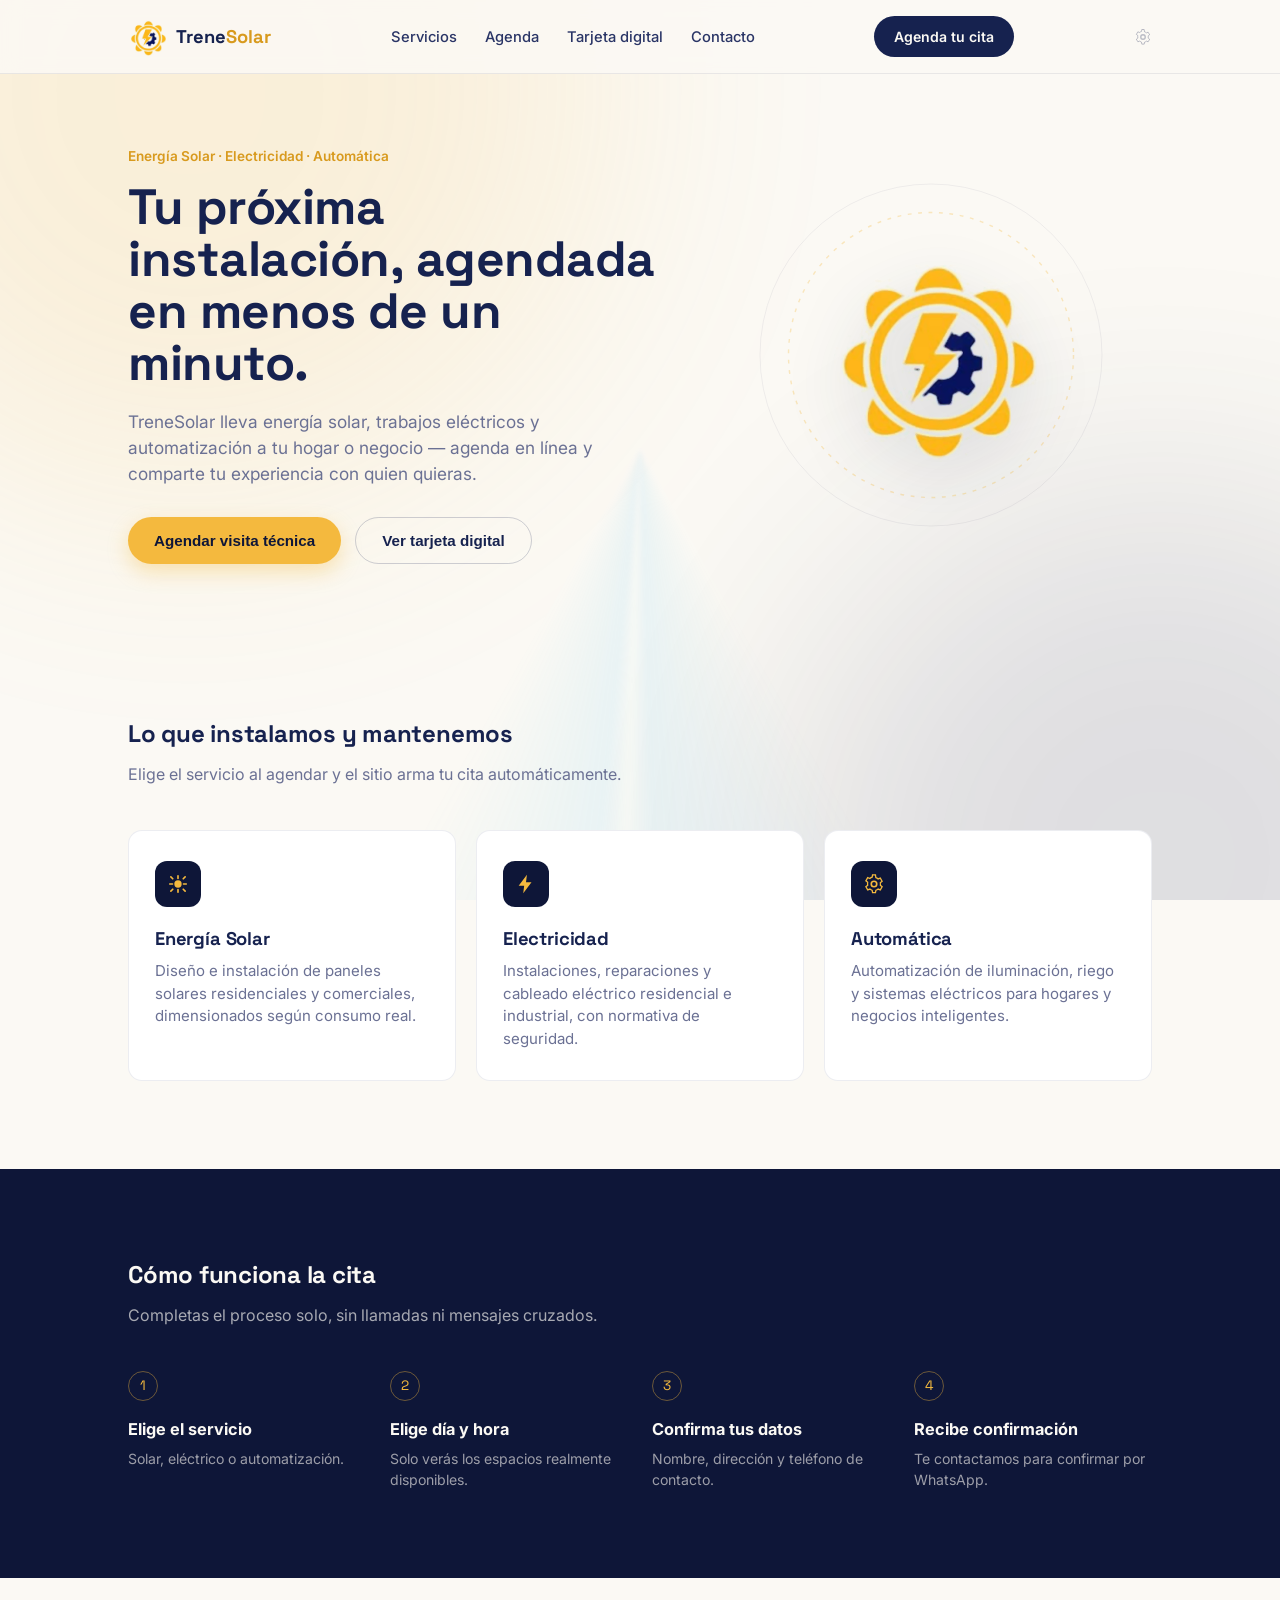
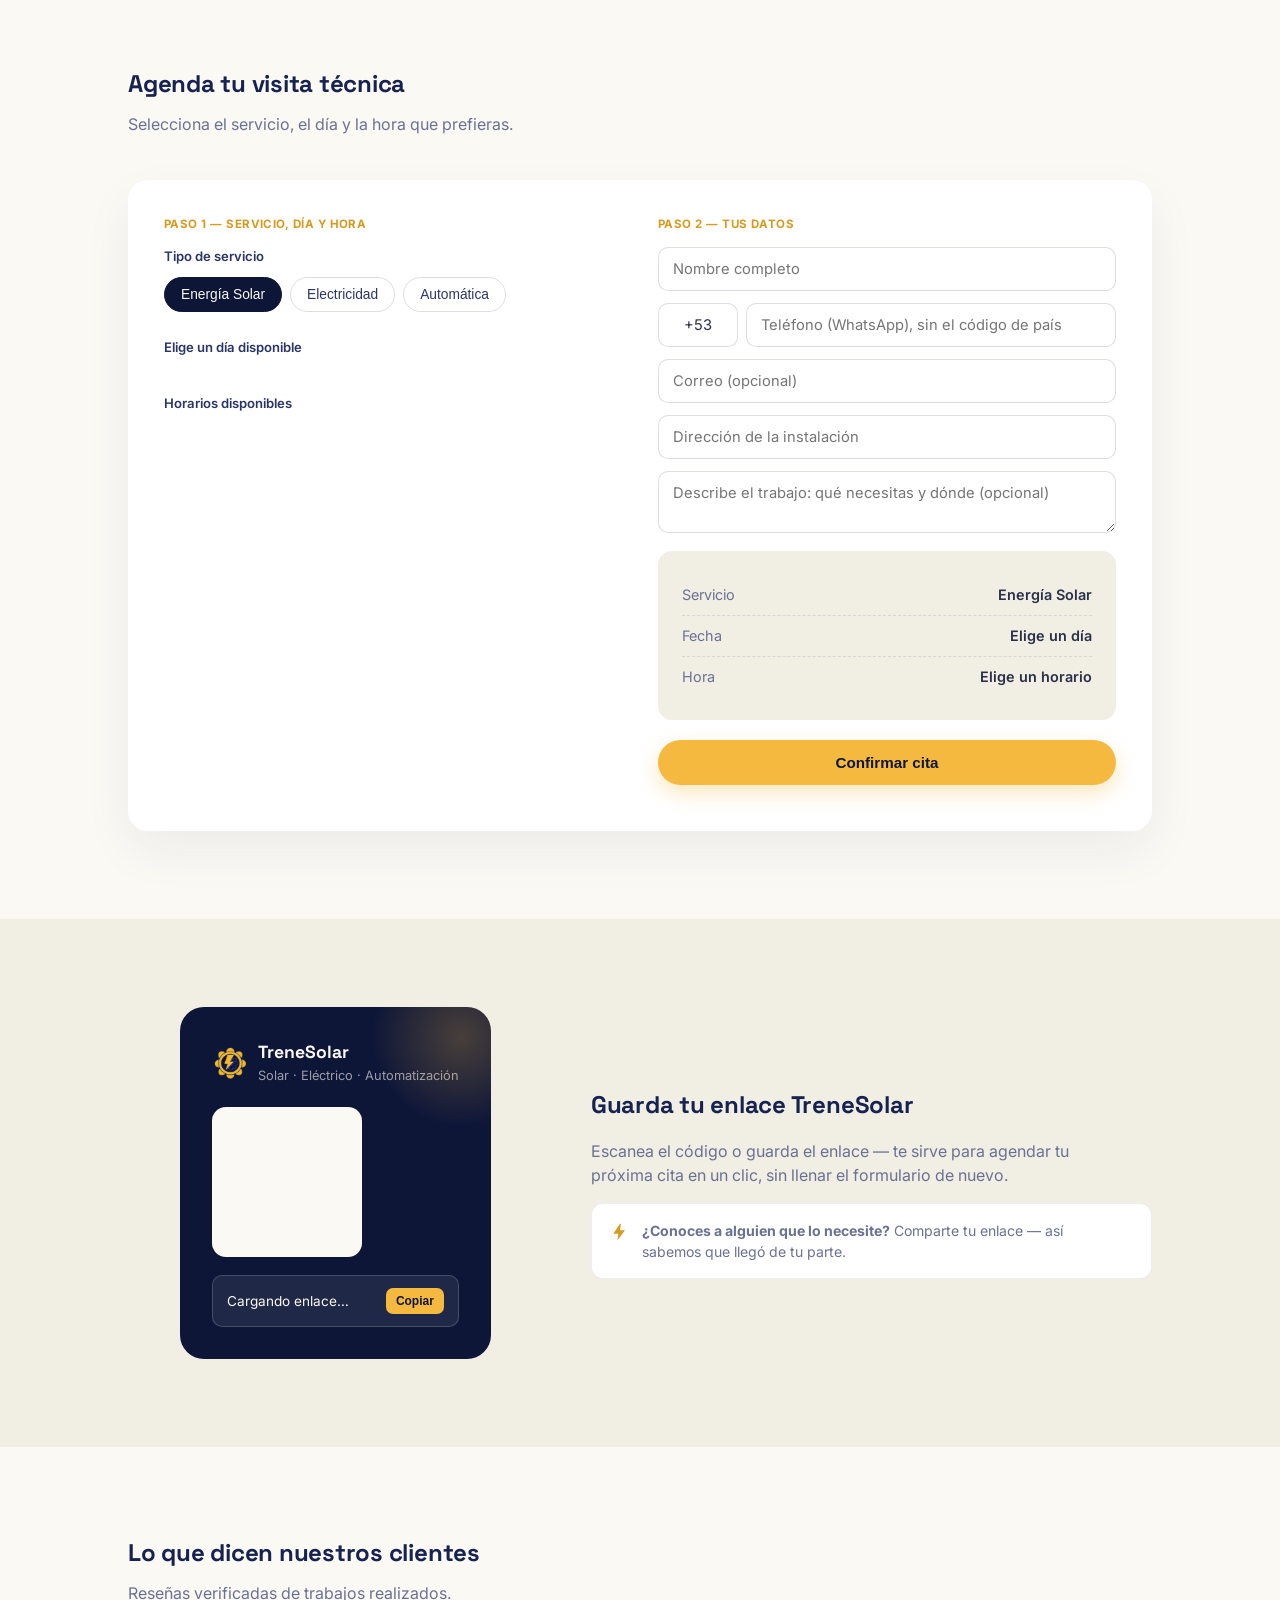
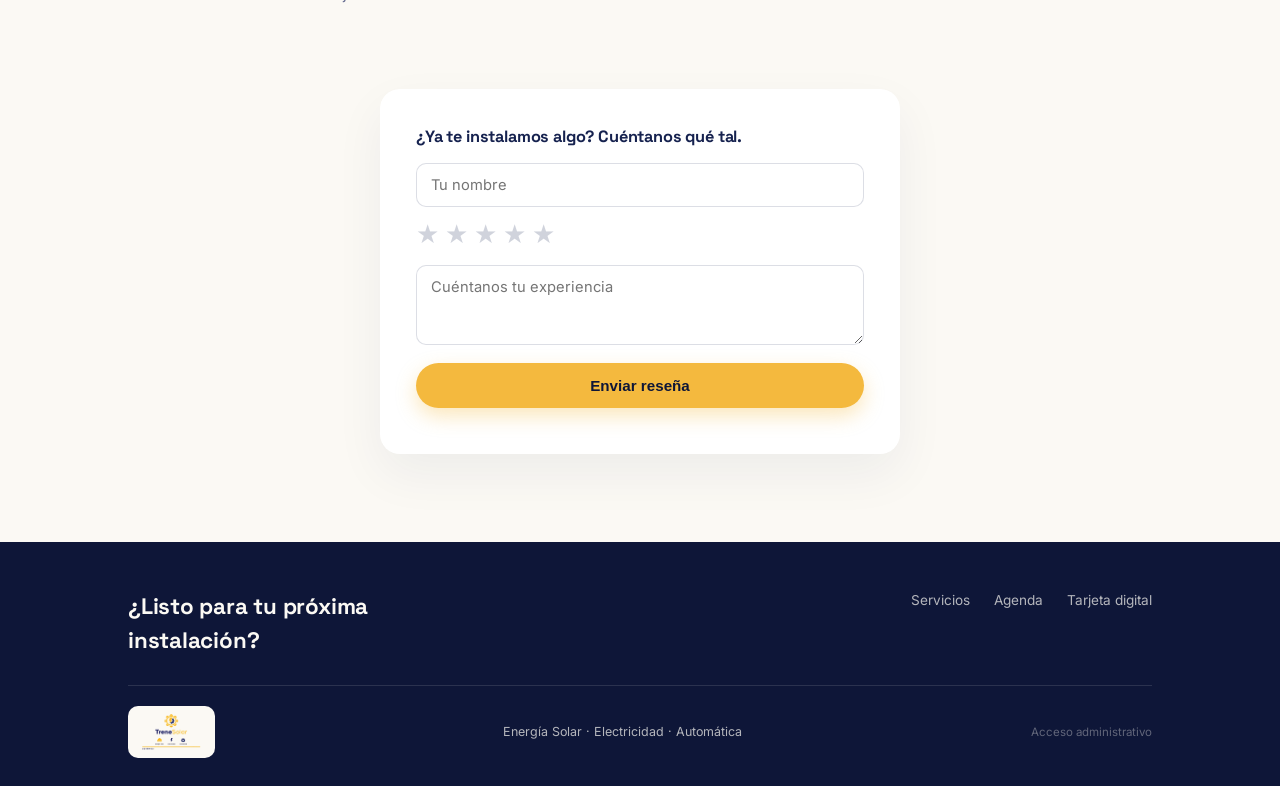
==== index.html @ 875d38bd "Upload files via ZiptoGit" ====
<!DOCTYPE html>
<html lang="es">
<head>
<meta charset="UTF-8">
<meta name="viewport" content="width=device-width, initial-scale=1.0">
<meta name="color-scheme" content="light">
<title>TreneSolar — Energía Solar, Electricidad y Automática</title>
<link rel="icon" href="img/logo-icon.png">
<link rel="preconnect" href="https://fonts.googleapis.com">
<link href="https://fonts.googleapis.com/css2?family=Space+Grotesk:wght@400;500;600;700&family=Inter:wght@400;500;600&display=swap" rel="stylesheet">
<link rel="stylesheet" href="css/styles.css?v=9">
</head>
<body>

<div class="bg-ambient"><span class="glow-gold"></span><span class="glow-navy"></span><span class="spark-sweep"></span></div>

<nav>
  <div class="nav-inner">
    <div class="brand">
      <img class="brand-mark" src="img/logo-icon.png" alt="TreneSolar">
      <div class="brand-name">Trene<span>Solar</span></div>
    </div>
    <div class="nav-links">
      <a href="#servicios">Servicios</a>
      <a href="#agenda">Agenda</a>
      <a href="#tarjeta">Tarjeta digital</a>
      <a href="#contacto">Contacto</a>
    </div>
    <a href="#agenda" class="nav-cta">Agenda tu cita</a>
    <a href="admin.html" class="nav-admin" title="Acceso administrativo" aria-label="Acceso administrativo">
      <svg width="18" height="18" viewBox="0 0 24 24" fill="none"><circle cx="12" cy="12" r="3" stroke="currentColor" stroke-width="1.8"/><path d="M19 12a7 7 0 0 0-.15-1.45l2-1.5-2-3.46-2.36.9a7 7 0 0 0-2.5-1.45L13.6 2h-3.2l-.4 2.54a7 7 0 0 0-2.5 1.45l-2.36-.9-2 3.46 2 1.5A7 7 0 0 0 5 12c0 .5.05 1 .15 1.45l-2 1.5 2 3.46 2.36-.9c.73.63 1.58 1.13 2.5 1.45l.4 2.54h3.2l.4-2.54a7 7 0 0 0 2.5-1.45l2.36.9 2-3.46-2-1.5c.1-.45.13-.95.13-1.45Z" stroke="currentColor" stroke-width="1.3"/></svg>
    </a>
  </div>
</nav>

<section class="hero">
  <div class="wrap hero-grid">
    <div>
      <div class="eyebrow">Energía Solar · Electricidad · Automática</div>
      <h1>Tu próxima instalación, agendada en menos de un minuto.</h1>
      <p>TreneSolar lleva energía solar, trabajos eléctricos y automatización a tu hogar o negocio — agenda en línea y comparte tu experiencia con quien quieras.</p>
      <div class="btn-row">
        <button class="btn btn-primary" onclick="document.getElementById('agenda').scrollIntoView({behavior:'smooth'})">Agendar visita técnica</button>
        <button class="btn btn-ghost" onclick="document.getElementById('tarjeta').scrollIntoView({behavior:'smooth'})">Ver tarjeta digital</button>
      </div>
      <div class="trust-line" id="trustLine" style="display:none;"></div>
    </div>
    <div class="hero-mark-wrap">
      <svg class="hero-rings" viewBox="0 0 400 400">
        <circle cx="200" cy="200" r="180" fill="none" stroke="rgba(22,34,79,0.06)" stroke-width="1"/>
        <circle cx="200" cy="200" r="150" fill="none" stroke="rgba(244,185,62,0.3)" stroke-width="1.5" stroke-dasharray="4 7"/>
      </svg>
      <img class="hero-logo" src="img/logo-icon.png" alt="TreneSolar — Energía Solar, Electricidad, Automática">
    </div>
  </div>
</section>

<section id="servicios">
  <div class="wrap">
    <div class="services-head">
      <h2>Lo que instalamos y mantenemos</h2>
      <p>Elige el servicio al agendar y el sitio arma tu cita automáticamente.</p>
    </div>
    <div class="service-grid">
      <div class="service-card">
        <div class="service-icon"><svg width="22" height="22" viewBox="0 0 24 24" fill="none"><path d="M12 3v3M12 18v3M4.2 4.2l2.1 2.1M17.7 17.7l2.1 2.1M3 12h3M18 12h3M4.2 19.8l2.1-2.1M17.7 6.3l2.1-2.1" stroke="var(--gold)" stroke-width="1.8" stroke-linecap="round"/><circle cx="12" cy="12" r="4" fill="var(--gold)"/></svg></div>
        <h3>Energía Solar</h3>
        <p>Diseño e instalación de paneles solares residenciales y comerciales, dimensionados según consumo real.</p>
      </div>
      <div class="service-card">
        <div class="service-icon"><svg width="22" height="22" viewBox="0 0 24 24" fill="none"><path d="M13 2 4 14h6l-1 8 9-12h-6l1-8Z" fill="var(--gold)"/></svg></div>
        <h3>Electricidad</h3>
        <p>Instalaciones, reparaciones y cableado eléctrico residencial e industrial, con normativa de seguridad.</p>
      </div>
      <div class="service-card">
        <div class="service-icon"><svg width="22" height="22" viewBox="0 0 24 24" fill="none"><circle cx="12" cy="12" r="3" stroke="var(--gold)" stroke-width="1.8"/><path d="M19 12a7 7 0 0 0-.15-1.45l2-1.5-2-3.46-2.36.9a7 7 0 0 0-2.5-1.45L13.6 2h-3.2l-.4 2.54a7 7 0 0 0-2.5 1.45l-2.36-.9-2 3.46 2 1.5A7 7 0 0 0 5 12c0 .5.05 1 .15 1.45l-2 1.5 2 3.46 2.36-.9c.73.63 1.58 1.13 2.5 1.45l.4 2.54h3.2l.4-2.54a7 7 0 0 0 2.5-1.45l2.36.9 2-3.46-2-1.5c.1-.45.13-.95.13-1.45Z" stroke="var(--gold)" stroke-width="1.4"/></svg></div>
        <h3>Automática</h3>
        <p>Automatización de iluminación, riego y sistemas eléctricos para hogares y negocios inteligentes.</p>
      </div>
    </div>
  </div>
</section>

<section class="how">
  <div class="wrap">
    <div class="services-head">
      <h2>Cómo funciona la cita</h2>
      <p>Completas el proceso solo, sin llamadas ni mensajes cruzados.</p>
    </div>
    <div class="steps">
      <div class="step"><div class="step-num">1</div><h4>Elige el servicio</h4><p>Solar, eléctrico o automatización.</p></div>
      <div class="step"><div class="step-num">2</div><h4>Elige día y hora</h4><p>Solo verás los espacios realmente disponibles.</p></div>
      <div class="step"><div class="step-num">3</div><h4>Confirma tus datos</h4><p>Nombre, dirección y teléfono de contacto.</p></div>
      <div class="step"><div class="step-num">4</div><h4>Recibe confirmación</h4><p>Te contactamos para confirmar por WhatsApp.</p></div>
    </div>
  </div>
</section>

<section id="agenda">
  <div class="wrap">
    <div class="services-head">
      <h2>Agenda tu visita técnica</h2>
      <p>Selecciona el servicio, el día y la hora que prefieras.</p>
    </div>
    <div class="booking-panel">
      <div>
        <span class="booking-step">Paso 1 — Servicio, día y hora</span>
        <span class="field-label">Tipo de servicio</span>
        <div class="service-pills" id="servicePills">
          <button class="pill active" data-service="solar">Energía Solar</button>
          <button class="pill" data-service="electricidad">Electricidad</button>
          <button class="pill" data-service="automatica">Automática</button>
        </div>
        <span class="field-label">Elige un día disponible</span>
        <div class="calendar-month" id="calendarMonthLabel"></div>
        <div class="day-grid" id="dayGrid"></div>
        <span class="field-label">Horarios disponibles</span>
        <div class="slot-grid" id="slotGrid"></div>
      </div>
      <div>
        <span class="booking-step">Paso 2 — Tus datos</span>
        <input class="input" id="clientName" placeholder="Nombre completo" required>
        <div style="display:flex; gap:8px;">
          <input class="input" id="clientCountryCode" placeholder="+53" style="max-width:80px; text-align:center;" value="+53">
          <input class="input" id="clientPhone" placeholder="Teléfono (WhatsApp), sin el código de país" required style="flex:1;">
        </div>
        <input class="input" id="clientEmail" placeholder="Correo (opcional)">
        <input class="input" id="clientAddress" placeholder="Dirección de la instalación" required>
        <textarea class="input" id="clientNotes" placeholder="Describe el trabajo: qué necesitas y dónde (opcional)" rows="2"></textarea>

        <div class="booking-summary">
          <div class="summary-line"><span class="summary-label">Servicio</span><span class="summary-value" id="sumService">Energía Solar</span></div>
          <div class="summary-line"><span class="summary-label">Fecha</span><span class="summary-value" id="sumDate">Elige un día</span></div>
          <div class="summary-line"><span class="summary-label">Hora</span><span class="summary-value" id="sumSlot">Elige un horario</span></div>
        </div>
        <button class="btn btn-primary confirm-btn" id="confirmBtn">Confirmar cita</button>
        <div class="form-msg" id="bookingMsg"></div>
      </div>
    </div>
  </div>
</section>

<section id="tarjeta" class="card-section">
  <div class="wrap card-grid">
    <div class="vcard">
      <div class="vcard-top">
        <img src="img/logo-icon.png" alt="TreneSolar" style="width:34px; height:34px; object-fit:contain;">
        <div>
          <div class="vcard-name">TreneSolar</div>
          <div class="vcard-role">Solar · Eléctrico · Automatización</div>
        </div>
      </div>
      <div class="qr-box" id="qrBox"></div>
      <div class="vcard-link">
        <span id="cardUrl">Cargando enlace…</span>
        <button class="copy-btn" id="copyBtn">Copiar</button>
      </div>
    </div>
    <div class="card-copy">
      <h2>Guarda tu enlace TreneSolar</h2>
      <p>Escanea el código o guarda el enlace — te sirve para agendar tu próxima cita en un clic, sin llenar el formulario de nuevo.</p>
      <div class="referral-note">
        <svg width="20" height="20" viewBox="0 0 24 24" fill="none" style="flex-shrink:0; margin-top:2px;"><path d="M12 2 4 14h6l-1 8 9-12h-6l1-8Z" fill="var(--gold-deep)"/></svg>
        <p><strong>¿Conoces a alguien que lo necesite?</strong> Comparte tu enlace — así sabemos que llegó de tu parte.</p>
      </div>
    </div>
  </div>
</section>

<section id="resenas">
  <div class="wrap">
    <div class="services-head">
      <h2>Lo que dicen nuestros clientes</h2>
      <p>Reseñas verificadas de trabajos realizados.</p>
    </div>
    <div class="testi-grid" id="reviewsGrid"></div>

    <div class="review-form">
      <h3 style="margin-bottom:14px; font-size:1.02rem;">¿Ya te instalamos algo? Cuéntanos qué tal.</h3>
      <input class="input" id="reviewName" placeholder="Tu nombre">
      <div class="star-picker" id="starPicker">
        <button data-star="1">★</button><button data-star="2">★</button><button data-star="3">★</button><button data-star="4">★</button><button data-star="5">★</button>
      </div>
      <textarea class="input" id="reviewComment" placeholder="Cuéntanos tu experiencia" rows="3"></textarea>
      <button class="btn btn-primary" id="submitReviewBtn" style="width:100%; justify-content:center;">Enviar reseña</button>
      <div class="form-msg" id="reviewMsg"></div>
    </div>
  </div>
</section>

<footer id="contacto">
  <div class="wrap">
    <div class="footer-inner">
      <div class="foot-cta"><h3>¿Listo para tu próxima instalación?</h3></div>
      <div class="foot-links">
        <a href="#servicios">Servicios</a>
        <a href="#agenda">Agenda</a>
        <a href="#tarjeta">Tarjeta digital</a>
      </div>
    </div>
    <div class="foot-bottom">
      <img class="foot-logo" src="img/logo-full.png" alt="TreneSolar — Energía Solar, Electricidad, Automática — 52180433">
      <span>Energía Solar · Electricidad · Automática</span>
      <a href="admin.html" style="font-size:0.72rem; color:rgba(251,249,244,0.35);">Acceso administrativo</a>
    </div>
  </div>
</footer>

<script type="module" src="js/site.js?v=9"></script>
</body>
</html>
---- css/styles.css ----
:root{
  --navy: #16224F;
  --navy-deep: #0E1638;
  --navy-soft: #2A3566;
  --gold: #F4B93E;
  --gold-deep: #D89A1E;
  --paper: #FBF9F4;
  --paper-dim: #F1EEE3;
  --text: #2A2F4A;
  --text-muted: #6B7194;
  --danger: #C4453A;
  --success: #2E8B57;
  --radius: 14px;
}
*{box-sizing:border-box; margin:0; padding:0;}
html{ scroll-behavior:smooth; background:var(--paper); color-scheme:light; }
body{
  color: var(--text);
  font-family:'Inter', sans-serif;
  line-height:1.5;
  overflow-x:hidden;
  position:relative;
}
h1,h2,h3,.display{ font-family:'Space Grotesk', sans-serif; color:var(--navy); letter-spacing:-0.01em; }
a{ color:inherit; text-decoration:none; }
.wrap{ max-width:1080px; margin:0 auto; padding:0 28px; }
section{ padding:88px 0; }
@media (max-width:720px){ section{padding:56px 0;} .wrap{padding:0 20px;} }
@media (max-width:420px){ .wrap{padding:0 16px;} }

/* Fondo ambiental animado, sutil */
.bg-ambient{ position:fixed; inset:0; z-index:-1; overflow:hidden; pointer-events:none; }
.bg-ambient span{ position:absolute; border-radius:50%; filter:blur(130px); }
.bg-ambient .glow-gold{ width:820px; height:820px; top:-320px; left:-220px; background:var(--gold); opacity:0.14; animation:driftA 42s ease-in-out infinite alternate; }
.bg-ambient .glow-navy{ width:760px; height:760px; bottom:-340px; right:-260px; background:var(--navy-soft); opacity:0.13; animation:driftB 48s ease-in-out infinite alternate; }
@keyframes driftA{ 0%{transform:translate(0,0) scale(1);} 100%{transform:translate(90px,70px) scale(1.06);} }
@keyframes driftB{ 0%{transform:translate(0,0) scale(1);} 100%{transform:translate(-80px,-50px) scale(1.05);} }

/* Barrido eléctrico de fondo — una sola atmósfera sutil detrás de todo el sitio */
@property --spark-angle{ syntax:'<angle>'; inherits:false; initial-value:0deg; }
.bg-ambient .spark-sweep{
  position:absolute; top:50%; left:50%; width:220vmax; height:220vmax;
  transform:translate(-50%,-50%);
  background:conic-gradient(from var(--spark-angle),
    transparent 0deg,
    transparent 150deg,
    rgba(79,195,247,0.10) 178deg,
    rgba(228,247,255,0.16) 182deg,
    rgba(79,195,247,0.10) 186deg,
    transparent 210deg,
    transparent 360deg);
  animation:spark-spin 26s linear infinite;
  filter:blur(2px);
}
@keyframes spark-spin{ to{ --spark-angle:360deg; } }
@media (prefers-reduced-motion:reduce){ .bg-ambient .spark-sweep{ animation:none; } }
@media (prefers-reduced-motion:reduce){ .bg-ambient .glow-gold,.bg-ambient .glow-navy{animation:none;} }

/* NAV */
nav{ position:sticky; top:0; z-index:50; background:rgba(251,249,244,0.88); backdrop-filter:blur(10px); border-bottom:1px solid rgba(22,34,79,0.08); }
.nav-inner{ max-width:1080px; margin:0 auto; padding:16px 28px; display:flex; align-items:center; justify-content:space-between; gap:14px; }
.nav-admin{ color:rgba(22,34,79,0.28); display:flex; align-items:center; flex-shrink:0; transition:color .15s ease; }
.nav-admin:hover{ color:var(--navy); }
.brand{ display:flex; align-items:center; gap:10px; }
.brand-mark{ width:38px; height:38px; flex-shrink:0; object-fit:contain; }
.brand-name{ font-family:'Space Grotesk'; font-weight:700; font-size:1.15rem; color:var(--navy); }
.brand-name span{ color:var(--gold-deep); }
.nav-links{ display:flex; gap:28px; font-size:0.92rem; font-weight:500; color:var(--navy-soft); }
.nav-links a:hover{ color:var(--gold-deep); }
.nav-cta{ background:var(--navy); color:var(--paper); padding:10px 20px; border-radius:999px; font-size:0.88rem; font-weight:600; white-space:nowrap; }
@media (max-width:780px){ .nav-links{display:none;} }
@media (max-width:380px){
  .nav-inner{ padding:14px 16px; }
  .brand-name{ font-size:1rem; }
  .nav-cta{ padding:8px 14px; font-size:0.8rem; }
}

/* HERO */
.hero{ padding-top:72px; padding-bottom:64px; position:relative; }
.hero-grid{ display:grid; grid-template-columns:1.1fr 0.9fr; gap:40px; align-items:center; }
@media (max-width:860px){ .hero-grid{grid-template-columns:1fr;} }
.eyebrow{ font-size:0.85rem; color:var(--gold-deep); font-weight:600; margin-bottom:14px; }
.hero h1{ font-size:3.1rem; line-height:1.05; margin-bottom:20px; }
@media (max-width:520px){ .hero h1{font-size:2.2rem;} }
@media (max-width:380px){ .hero h1{font-size:1.85rem;} .hero p{font-size:0.98rem;} }
.hero p{ font-size:1.08rem; color:var(--text-muted); max-width:44ch; margin-bottom:30px; }
.btn-row{ display:flex; gap:14px; flex-wrap:wrap; }
.btn{ padding:14px 26px; border-radius:999px; font-weight:600; font-size:0.95rem; display:inline-flex; align-items:center; gap:8px; border:none; cursor:pointer; transition:transform .15s ease, box-shadow .15s ease; }
.btn:active{ transform:scale(0.97); }
.btn:disabled{ opacity:0.5; cursor:not-allowed; }
.btn-primary{ background:var(--gold); color:var(--navy-deep); box-shadow:0 8px 20px rgba(244,185,62,0.35); }
.btn-primary:hover{ box-shadow:0 10px 24px rgba(244,185,62,0.5); }
.btn-ghost{ background:transparent; color:var(--navy); border:1.5px solid rgba(22,34,79,0.2); }
.btn-ghost:hover{ border-color:var(--navy); }
.trust-line{ margin-top:18px; font-size:0.86rem; color:var(--navy-soft); display:flex; align-items:center; gap:6px; }
.trust-line .stars{ color:var(--gold-deep); letter-spacing:1px; }
.btn-danger{ background:transparent; color:var(--danger); border:1.5px solid rgba(196,69,58,0.35); }

.hero-mark-wrap{ position:relative; width:100%; max-width:380px; margin:0 auto; aspect-ratio:1; }
.hero-rings{ position:absolute; inset:0; width:100%; height:100%; }
.hero-logo{ position:absolute; top:50%; left:50%; transform:translate(-50%,-50%); width:56%; height:auto; filter:drop-shadow(0 18px 30px rgba(22,34,79,0.14)); }

/* SERVICES */
.services-head{ max-width:56ch; margin-bottom:44px; }
.services-head p{ color:var(--text-muted); margin-top:10px; }
.service-grid{ display:grid; grid-template-columns:repeat(3,1fr); gap:20px; }
@media (max-width:780px){ .service-grid{grid-template-columns:1fr;} }
.service-card{ background:#fff; border-radius:var(--radius); padding:30px 26px; border:1px solid rgba(22,34,79,0.08); }
.service-icon{ width:46px; height:46px; border-radius:12px; background:var(--navy-deep); display:flex; align-items:center; justify-content:center; margin-bottom:18px; }
.service-card h3{ font-size:1.15rem; margin-bottom:8px; }
.service-card p{ color:var(--text-muted); font-size:0.94rem; }

/* HOW IT WORKS */
.how{ background:var(--navy-deep); color:var(--paper); }
.how h2{ color:var(--paper); }
.how .services-head p{ color:rgba(251,249,244,0.65); }
.steps{ display:grid; grid-template-columns:repeat(4,1fr); gap:24px; margin-top:40px; }
@media (max-width:860px){ .steps{grid-template-columns:1fr 1fr;} }
@media (max-width:520px){ .steps{grid-template-columns:1fr;} }
.step-num{ font-family:'Space Grotesk'; font-size:0.85rem; color:var(--gold); border:1px solid rgba(244,185,62,0.4); width:30px; height:30px; border-radius:50%; display:flex; align-items:center; justify-content:center; margin-bottom:16px; }
.step h4{ font-size:1.02rem; margin-bottom:6px; color:var(--paper); }
.step p{ font-size:0.88rem; color:rgba(251,249,244,0.6); }

/* BOOKING */
.booking-panel, .review-form{
  background:#fff; border-radius:20px; padding:36px;
  box-shadow:0 20px 50px rgba(22,34,79,0.06);
}
.booking-panel{ display:grid; grid-template-columns:1fr 1fr; gap:36px; }
@media (max-width:780px){ .booking-panel{grid-template-columns:1fr; padding:24px;} }
@media (max-width:420px){ .booking-panel{padding:16px;} }

.field-label{ font-size:0.82rem; font-weight:600; color:var(--navy-soft); margin-bottom:10px; display:block; }
.booking-step{ font-size:0.72rem; font-weight:700; letter-spacing:0.04em; text-transform:uppercase; color:var(--gold-deep); margin-bottom:14px; display:block; }
.service-pills{ display:flex; gap:8px; flex-wrap:wrap; margin-bottom:26px; }
.pill{ padding:9px 16px; border-radius:999px; font-size:0.86rem; font-weight:500; border:1.5px solid rgba(22,34,79,0.15); cursor:pointer; background:transparent; color:var(--navy-soft); transition:all .15s ease; }
.pill.active{ background:var(--navy-deep); color:var(--paper); border-color:var(--navy-deep); }
.day-grid{ display:grid; grid-template-columns:repeat(7,1fr); gap:6px; margin-bottom:26px; }
.calendar-month{ font-size:0.8rem; font-weight:700; color:var(--navy); margin-bottom:10px; text-transform:capitalize; }
.day{ aspect-ratio:1; border-radius:10px; border:1.5px solid rgba(22,34,79,0.1); display:flex; flex-direction:column; align-items:center; justify-content:center; font-size:0.85rem; cursor:pointer; background:transparent; color:var(--text); line-height:1.1; }
.day-month{ font-size:0.55rem; font-weight:700; text-transform:uppercase; opacity:0.65; margin-top:1px; }
.day.disabled{ opacity:0.25; pointer-events:none; }
.day.active{ background:var(--gold); border-color:var(--gold); color:var(--navy-deep); font-weight:700; }
@media (max-width:420px){
  .day-grid{ gap:4px; }
  .day{ font-size:0.74rem; border-radius:8px; }
  .pill{ padding:7px 12px; font-size:0.8rem; }
}
.slot-grid{ display:grid; grid-template-columns:repeat(3,1fr); gap:8px; }
.slot{ padding:10px 6px; border-radius:9px; border:1.5px solid rgba(22,34,79,0.12); font-size:0.84rem; text-align:center; cursor:pointer; background:transparent; color:var(--text); }
.slot.active{ background:var(--navy-deep); border-color:var(--navy-deep); color:var(--paper); }
.slot.taken{ opacity:0.3; pointer-events:none; text-decoration:line-through; }
.booking-summary{ background:var(--paper-dim); border-radius:14px; padding:24px; }
.summary-line{ display:flex; justify-content:space-between; font-size:0.9rem; padding:9px 0; border-bottom:1px dashed rgba(22,34,79,0.12); }
.summary-line:last-of-type{ border-bottom:none; }
.summary-label{ color:var(--text-muted); }
.summary-value{ font-weight:600; }
.confirm-btn{ width:100%; margin-top:20px; justify-content:center; }
.input{ width:100%; padding:12px 14px; border-radius:10px; border:1.5px solid rgba(22,34,79,0.15); font-size:0.92rem; font-family:inherit; margin-bottom:12px; background:#fff; color:var(--text); }
.input:focus{ outline:none; border-color:var(--gold-deep); }
.form-msg{ font-size:0.85rem; margin-top:10px; text-align:center; }
.form-msg.ok{ color:var(--success); }
.form-msg.err{ color:var(--danger); }

/* DIGITAL CARD */
.card-section{ background:var(--paper-dim); }
.card-grid{ display:grid; grid-template-columns:0.85fr 1.15fr; gap:48px; align-items:center; }
@media (max-width:860px){ .card-grid{grid-template-columns:1fr;} }
.vcard{ background:var(--navy-deep); border-radius:24px; padding:32px; color:var(--paper); max-width:360px; margin:0 auto; position:relative; overflow:hidden; }
.vcard::before{ content:''; position:absolute; top:-60px; right:-60px; width:180px; height:180px; background:radial-gradient(circle, rgba(244,185,62,0.25), transparent 70%); }
.vcard-top{ display:flex; align-items:center; gap:12px; margin-bottom:22px; }
.vcard-name{ font-family:'Space Grotesk'; font-weight:700; font-size:1.1rem; }
.vcard-role{ font-size:0.8rem; color:rgba(251,249,244,0.6); }
.qr-box{ background:var(--paper); border-radius:14px; padding:16px; width:150px; height:150px; margin:18px 0; display:flex; align-items:center; justify-content:center; }
.vcard-link{ font-size:0.85rem; background:rgba(251,249,244,0.08); border:1px solid rgba(251,249,244,0.18); border-radius:10px; padding:12px 14px; display:flex; justify-content:space-between; align-items:center; gap:8px; }
.copy-btn{ background:var(--gold); color:var(--navy-deep); border:none; border-radius:7px; padding:6px 10px; font-size:0.75rem; font-weight:700; cursor:pointer; flex-shrink:0; }
.card-copy h2{ margin-bottom:16px; }
.card-copy p{ color:var(--text-muted); margin-bottom:16px; max-width:48ch; }
.referral-note{ display:flex; gap:12px; align-items:flex-start; background:#fff; border-radius:12px; padding:16px 18px; border:1px solid rgba(22,34,79,0.08); margin-top:8px; }
.referral-note p{ margin:0; font-size:0.88rem; }

/* REVIEWS */
.testi-grid{ display:grid; grid-template-columns:repeat(3,1fr); gap:20px; margin-top:36px; }
@media (max-width:780px){ .testi-grid{grid-template-columns:1fr;} }
.testi{ background:#fff; border-radius:var(--radius); padding:26px; border:1px solid rgba(22,34,79,0.08); }
.testi .stars{ color:var(--gold-deep); font-size:0.9rem; margin-bottom:10px; letter-spacing:2px; }
.testi p{ font-size:0.92rem; color:var(--text); margin-bottom:14px; }
.testi-author{ font-size:0.82rem; color:var(--text-muted); font-weight:600; }
.review-form{ max-width:520px; margin:40px auto 0; }
.star-picker{ display:flex; gap:6px; margin-bottom:16px; }
.star-picker button{ background:none; border:none; font-size:1.6rem; cursor:pointer; color:rgba(22,34,79,0.2); }
.star-picker button.active{ color:var(--gold-deep); }

footer{ background:var(--navy-deep); color:rgba(251,249,244,0.7); padding:48px 0 28px; }
.footer-inner{ display:flex; justify-content:space-between; flex-wrap:wrap; gap:20px; margin-bottom:28px; }
.foot-cta h3{ color:var(--paper); font-size:1.4rem; max-width:24ch; }
.foot-links{ display:flex; gap:24px; font-size:0.85rem; }
.foot-bottom{ border-top:1px solid rgba(251,249,244,0.12); padding-top:20px; font-size:0.78rem; display:flex; justify-content:space-between; flex-wrap:wrap; gap:10px; align-items:center; }
.foot-logo{ height:52px; width:auto; background:var(--paper); border-radius:10px; padding:8px 14px; }

/* ===================== ADMIN ===================== */
.admin-body{ background:var(--paper-dim); min-height:100vh; }
.admin-shell{ display:flex; min-height:100vh; }
.admin-side{ width:230px; background:#fff; color:var(--text); padding:26px 18px; flex-shrink:0; border-right:1px solid rgba(22,34,79,0.08); }
.admin-side .brand{ margin-bottom:18px; }
.admin-side .brand-name{ color:var(--navy); }
.admin-side .brand-name span{ color:var(--gold-deep); }
.admin-nav a{ display:block; padding:10px 12px; border-radius:9px; font-size:0.92rem; color:var(--navy-soft); margin-bottom:4px; cursor:pointer; font-weight:600; }
.admin-nav a.active{ background:var(--navy-deep); color:#fff; font-weight:700; }
.admin-nav a:not(.active):hover{ background:var(--paper-dim); color:var(--navy); }
.admin-nav #logoutBtn{ color:var(--text-muted); font-weight:500; }
.admin-nav #logoutBtn:hover{ background:rgba(196,69,58,0.1); color:var(--danger); }
.admin-back{ display:flex; align-items:center; gap:6px; color:var(--text-muted); font-size:0.82rem; margin-bottom:22px; font-weight:500; }
.admin-back:hover{ color:var(--navy); }
.admin-main{ flex:1; padding:34px 40px; overflow-x:auto; }
@media (max-width:780px){ .admin-shell{flex-direction:column;} .admin-side{width:100%;} .admin-main{padding:22px;} }

.login-wrap{ min-height:100vh; display:flex; align-items:center; justify-content:center; }
.login-card{ background:#fff; border-radius:18px; padding:40px; width:100%; max-width:360px; border:1px solid rgba(22,34,79,0.08); box-shadow:0 20px 50px rgba(22,34,79,0.08); }
.login-card .brand{ justify-content:center; margin-bottom:24px; }

.stat-grid{ display:grid; grid-template-columns:repeat(4,1fr); gap:16px; margin-bottom:34px; }
@media (max-width:900px){ .stat-grid{grid-template-columns:1fr 1fr;} }
.stat-card{ background:#fff; border-radius:14px; padding:22px; border:1px solid rgba(22,34,79,0.08); }
.stat-card .num{ font-family:'Space Grotesk'; font-size:2rem; font-weight:700; color:var(--navy); }
.stat-card .label{ font-size:0.82rem; color:var(--text-muted); margin-top:4px; }

.panel{ background:#fff; border-radius:16px; border:1px solid rgba(22,34,79,0.08); padding:26px; margin-bottom:24px; }
.panel h3{ margin-bottom:16px; font-size:1.05rem; }
table{ width:100%; border-collapse:collapse; font-size:0.88rem; }
th{ text-align:left; color:var(--text-muted); font-weight:600; padding:10px 8px; border-bottom:1px solid rgba(22,34,79,0.1); font-size:0.78rem; text-transform:none; }
td{ padding:10px 8px; border-bottom:1px solid rgba(22,34,79,0.06); vertical-align:top; }
.badge{ padding:4px 10px; border-radius:999px; font-size:0.75rem; font-weight:600; display:inline-block; }
.badge-pendiente{ background:rgba(244,185,62,0.18); color:var(--gold-deep); }
.badge-confirmada{ background:rgba(46,139,87,0.14); color:var(--success); }
.badge-completada{ background:rgba(22,34,79,0.1); color:var(--navy); }
.badge-cancelada{ background:rgba(196,69,58,0.12); color:var(--danger); }
.row-actions{ display:flex; gap:6px; flex-wrap:wrap; }
.row-actions button{ font-size:0.76rem; padding:5px 10px; border-radius:7px; border:1px solid rgba(22,34,79,0.15); background:transparent; cursor:pointer; }
.empty-state{ color:var(--text-muted); font-size:0.88rem; padding:20px 0; text-align:center; }
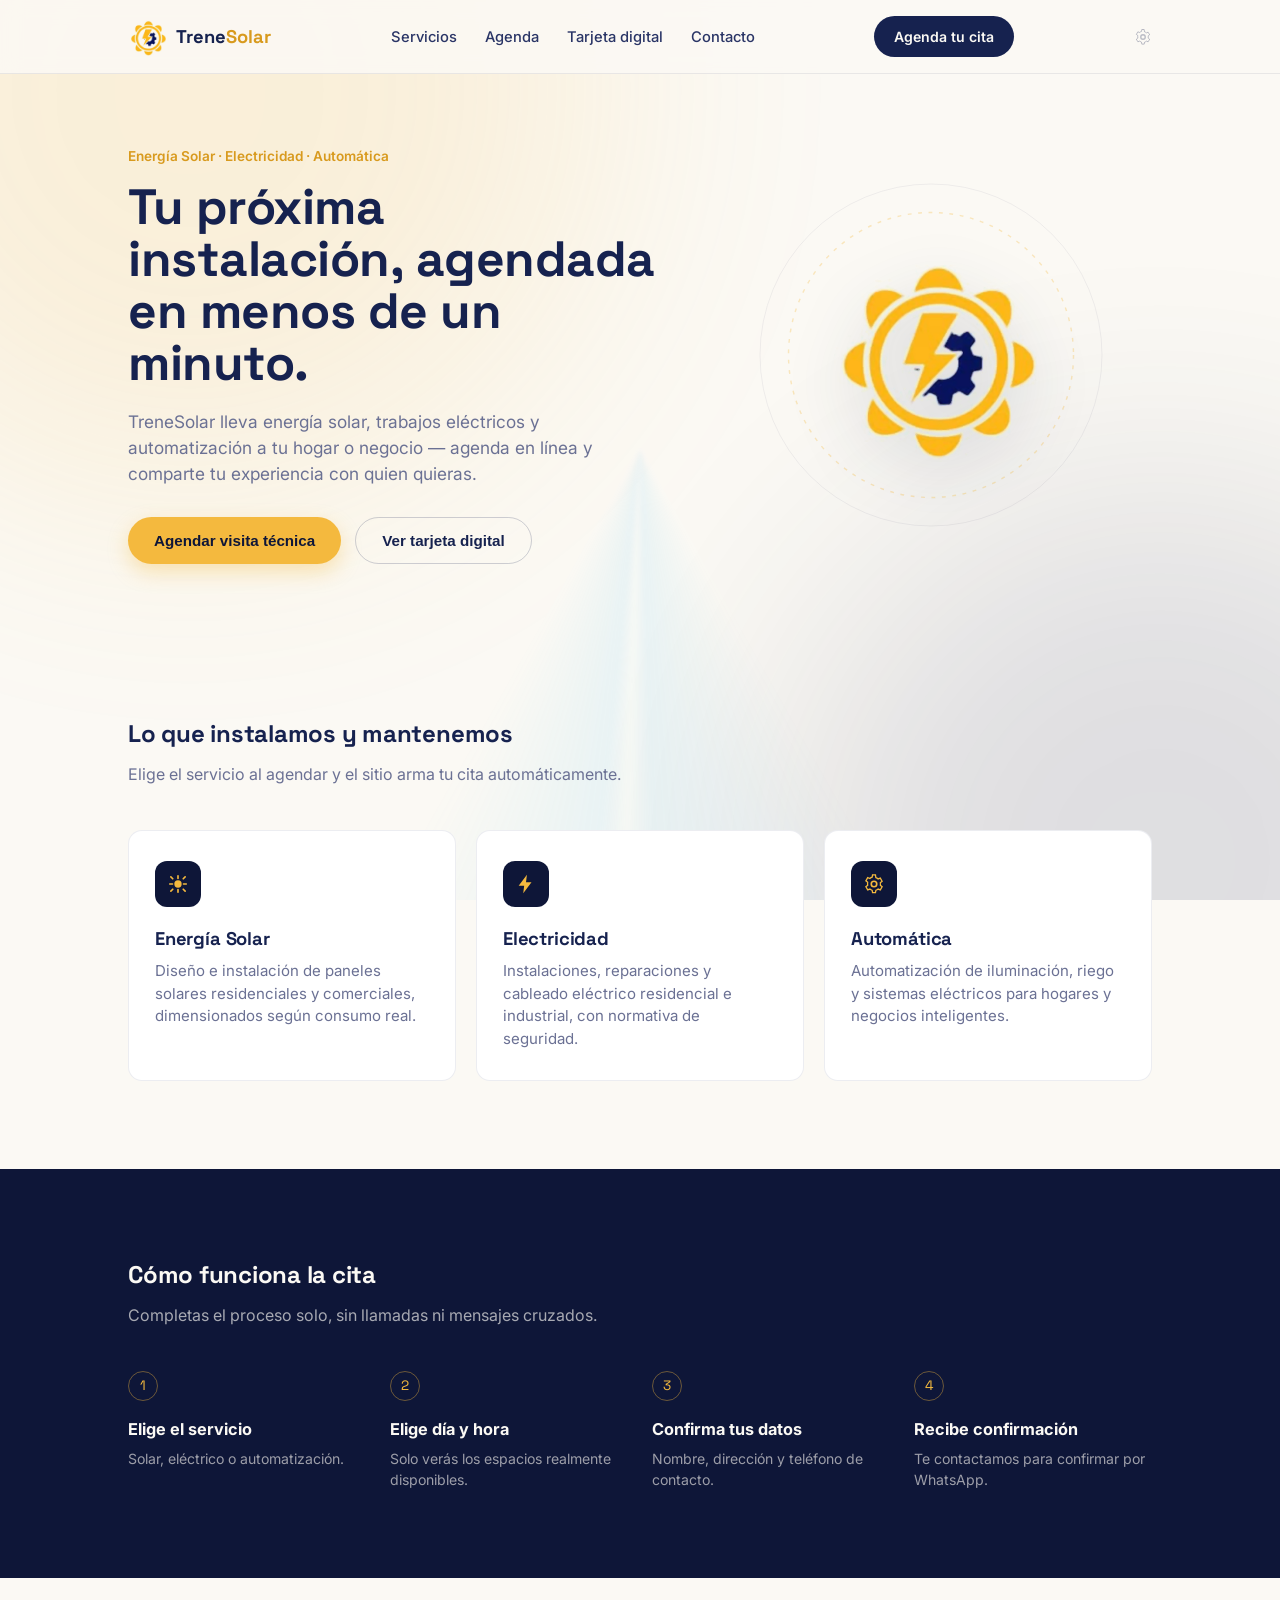
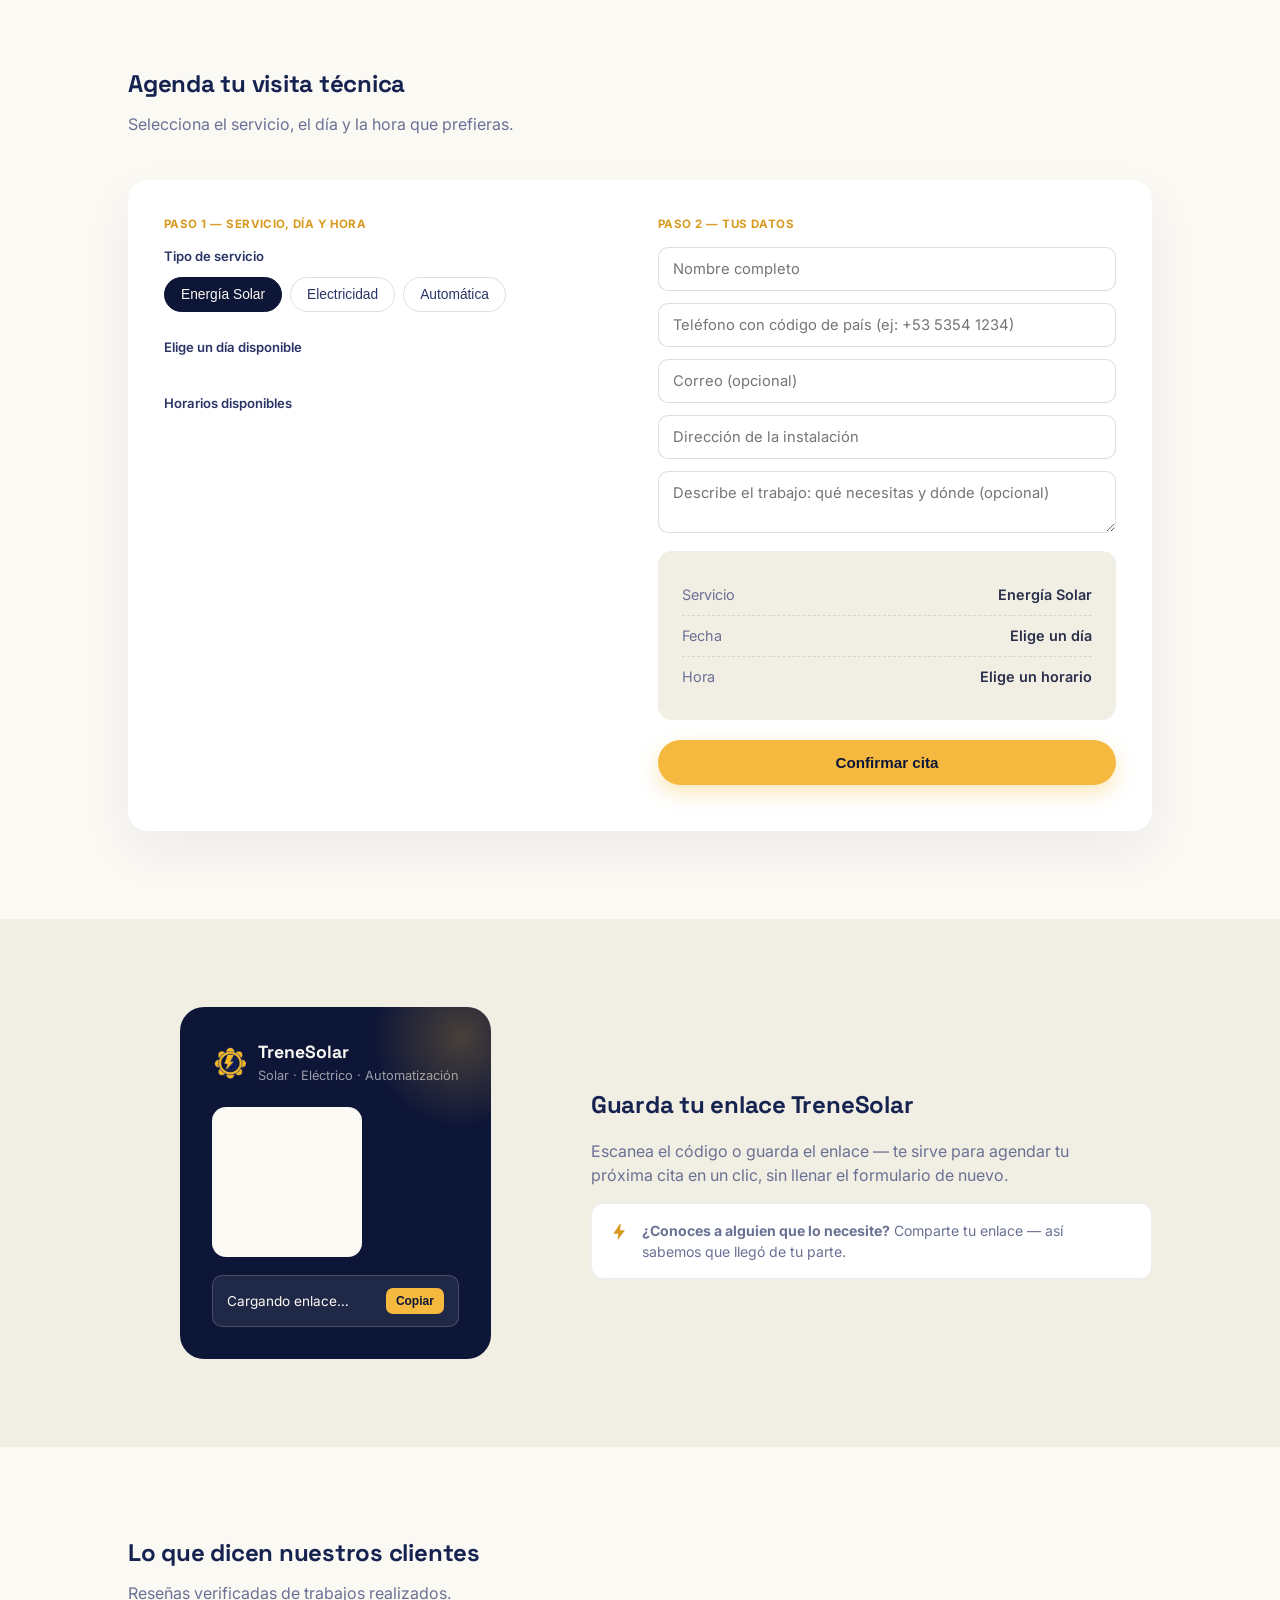
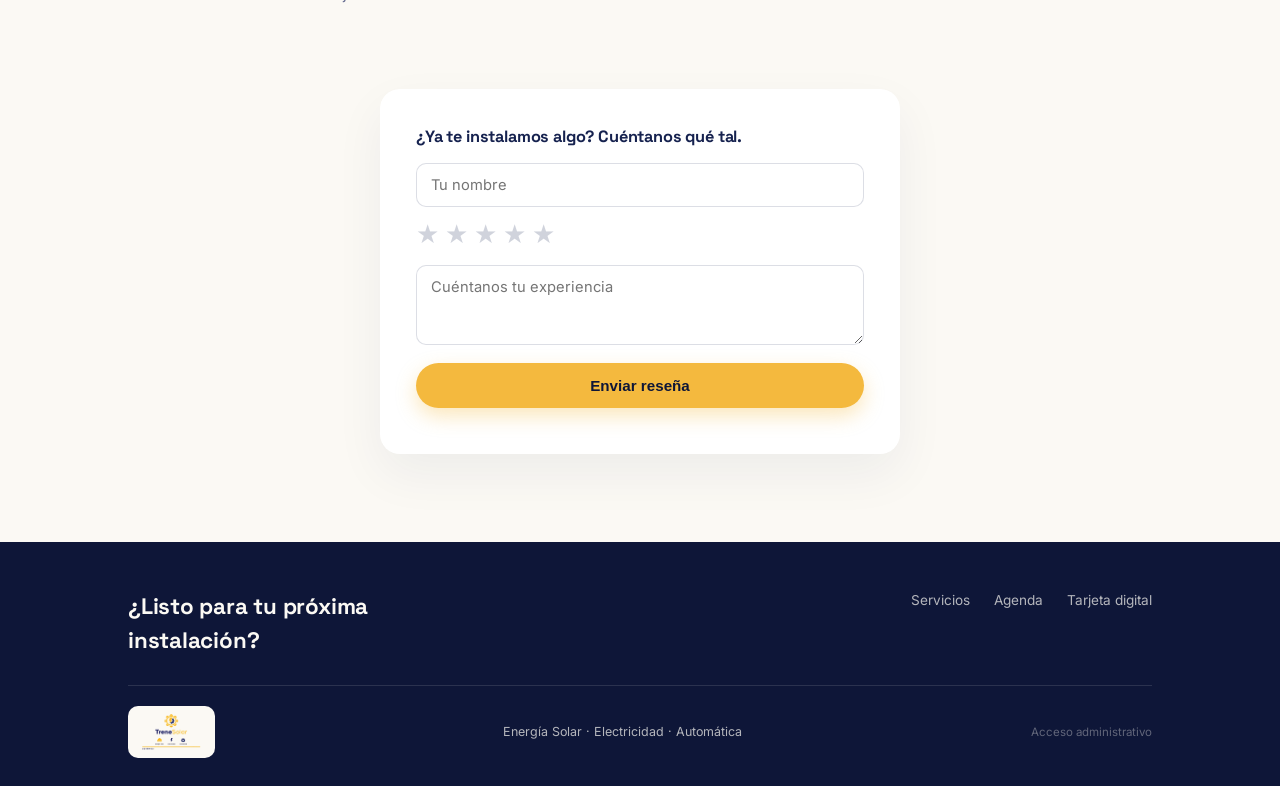
==== commit a15cf5e3: "Upload files via ZiptoGit" ====
--- a/index.html
+++ b/index.html
@@ -8,7 +8,7 @@
 <link rel="icon" href="img/logo-icon.png">
 <link rel="preconnect" href="https://fonts.googleapis.com">
 <link href="https://fonts.googleapis.com/css2?family=Space+Grotesk:wght@400;500;600;700&family=Inter:wght@400;500;600&display=swap" rel="stylesheet">
-<link rel="stylesheet" href="css/styles.css?v=9">
+<link rel="stylesheet" href="css/styles.css?v=10">
 </head>
 <body>
 
@@ -120,10 +120,7 @@
       <div>
         <span class="booking-step">Paso 2 — Tus datos</span>
         <input class="input" id="clientName" placeholder="Nombre completo" required>
-        <div style="display:flex; gap:8px;">
-          <input class="input" id="clientCountryCode" placeholder="+53" style="max-width:80px; text-align:center;" value="+53">
-          <input class="input" id="clientPhone" placeholder="Teléfono (WhatsApp), sin el código de país" required style="flex:1;">
-        </div>
+        <input class="input" id="clientPhone" placeholder="Teléfono con código de país (ej: +53 5354 1234)" required>
         <input class="input" id="clientEmail" placeholder="Correo (opcional)">
         <input class="input" id="clientAddress" placeholder="Dirección de la instalación" required>
         <textarea class="input" id="clientNotes" placeholder="Describe el trabajo: qué necesitas y dónde (opcional)" rows="2"></textarea>
@@ -206,6 +203,6 @@
   </div>
 </footer>
 
-<script type="module" src="js/site.js?v=9"></script>
+<script type="module" src="js/site.js?v=10"></script>
 </body>
 </html>
